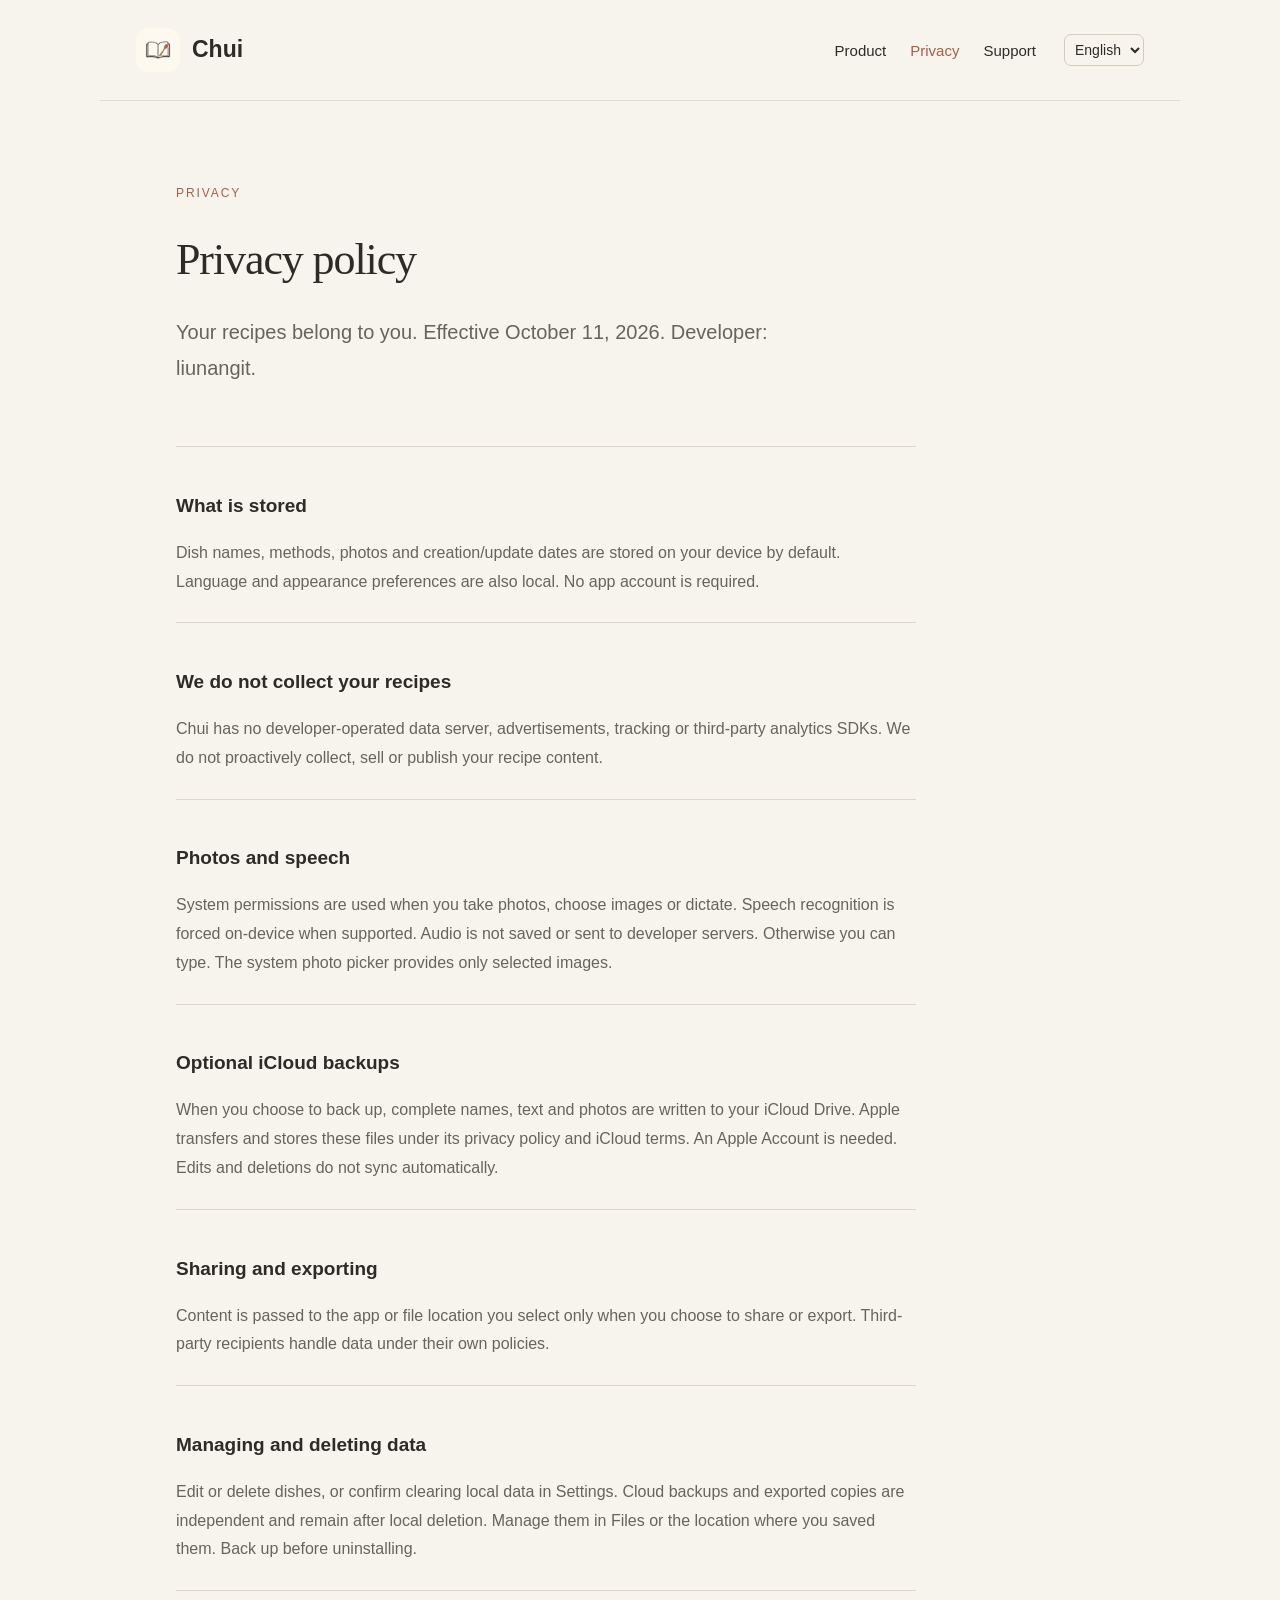
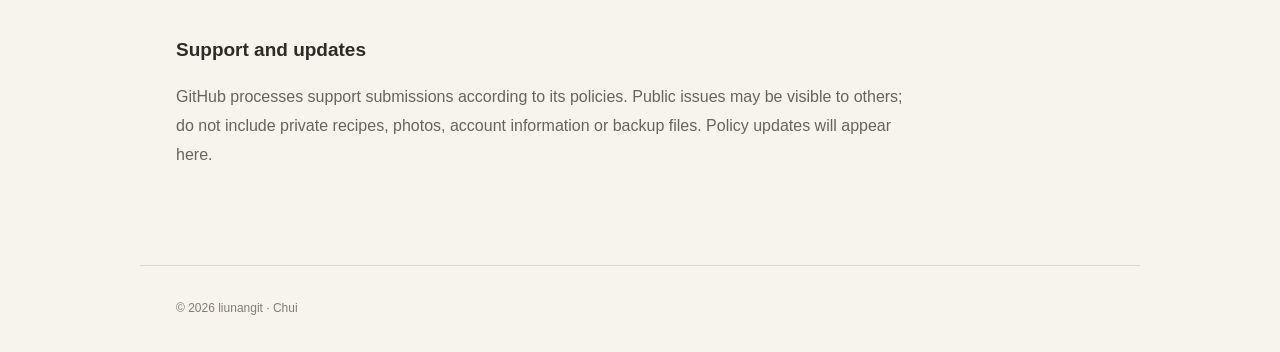
==== privacy.html @ 9b2e9f72 "Add trilingual Chui product, privacy and support site" ====
<!doctype html><html lang="zh-Hans"><head><meta charset="UTF-8"><meta name="viewport" content="width=device-width, initial-scale=1"><meta name="description" content="炊记 — 记录自己的菜品与做法。产品介绍、隐私政策与技术支持。"><title>隐私政策 · 炊记</title><link rel="icon" href="assets/icon.png"><link rel="stylesheet" href="assets/style.css"></head><body data-page="privacy"><header><a class="brand" href="index.html"><img src="assets/icon.png" width="44" height="44" alt=""><span id="brand">炊记</span></a><nav aria-label="页面导航"><a href="index.html">产品</a><a href="privacy.html">隐私</a><a href="support.html">支持</a></nav><select aria-label="语言 / Language / 言語"><option value="zh">中文</option><option value="en">English</option><option value="ja">日本語</option></select></header><main><div class="intro"><p class="eyebrow">PRIVACY</p><h1>隐私政策</h1><p class="lead">炊记尊重你的菜谱和生活记录。生效日期：2026 年 10 月 11 日。开发者：liunangit。</p><p class="meta"></p></div><section class="content"><article><h2>保存什么</h2><p>菜名、做法、照片和创建/更新日期默认保存在设备内。应用内的语言、外观偏好也保存在本机。无需注册应用账号。</p></article><article><h2>开发者不收集你的菜谱</h2><p>炊记没有开发者运营的数据服务器，不加入广告、跟踪或第三方统计 SDK。我们不会主动收集、出售或公开你的菜谱内容。</p></article><article><h2>照片与语音权限</h2><p>仅在拍照、选图或语音输入时使用必要的系统接口。语音在支持设备上强制本机识别，原始录音不保存、不交给开发者服务器；不支持时使用文字输入。相册选择器仅交给应用你选中的照片。</p></article><article><h2>可选的 iCloud 备份</h2><p>只有你选择备份到 iCloud 时，完整菜名、文字和照片才会写入你自己的 iCloud Drive，由 Apple 服务传输和保存。需要登录 Apple 账户。处理方式受 Apple 的隐私政策与 iCloud 服务条款约束。编辑和删除不自动同步。</p></article><article><h2>分享与导出</h2><p>只有你选择分享或导出时，所选内容才会通过系统组件交给你选择的应用或文件位置。第三方接收应用的数据处理由其政策决定。</p></article><article><h2>删除与管理</h2><p>可编辑或删除菜品，也可在设置中确认清空本机数据。云备份与导出的副本独立保存，不会随本机删除而消失；请在“文件”App 或对应保存位置自行管理。卸载会移除应用本机数据，请先备份。</p></article><article><h2>支持与政策更新</h2><p>若你通过 GitHub Issues 联系开发者，你提交的内容会按 GitHub 的政策处理；公开问题可能被其他人看到。请不要提交私人菜谱、照片、账号或备份文件。政策变化会在本页更新。</p></article></section></main><footer>© 2026 liunangit · 炊记</footer><script src="assets/site.js"></script></body></html>
---- assets/style.css ----
*{box-sizing:border-box}body{margin:0;background:#f7f4ed;color:#2c2b25;font:17px/1.8 -apple-system,BlinkMacSystemFont,"Segoe UI",sans-serif}header{max-width:1080px;margin:auto;padding:28px 36px;display:flex;align-items:center;gap:28px;border-bottom:1px solid #e2dbcf}a{color:inherit;text-decoration:none}a:hover{text-decoration:underline}a:focus-visible,select:focus-visible{outline:2px solid #a65f46;outline-offset:5px}.brand{display:flex;align-items:center;gap:12px;font-size:23px;font-weight:600;margin-right:auto}.brand img{border-radius:12px}nav{display:flex;gap:24px;font-size:15px}nav a[aria-current]{color:#a65f46}select{font:inherit;font-size:14px;border:1px solid #d4cbbb;background:transparent;border-radius:7px;padding:6px;color:inherit}main{max-width:1000px;padding:70px 36px;margin:auto}.intro{max-width:740px}.eyebrow{color:#a65f46;letter-spacing:.16em;font-size:12px}h1{font-family:ui-serif,Georgia,"Songti SC",serif;white-space:pre-line;font-size:clamp(34px,5vw,62px);line-height:1.35;font-weight:500;letter-spacing:-.025em;margin:25px 0}.lead{color:#66645b;max-width:650px;font-size:20px}.meta{font-size:13px;color:#77756d;margin-top:32px}.content{display:grid;grid-template-columns:1fr 1fr;gap:0 60px;margin-top:60px}article{padding:26px 0;border-top:1px solid #dfd8ca}h2{font-size:19px;font-weight:600}article p{color:#66645b;font-size:16px;margin:0}.note{font-size:13px;color:#77756d;border-top:1px solid #dfd8ca;padding-top:30px;margin-top:32px}.button{display:inline-block;border:1px solid #a65f46;color:#a65f46;padding:10px 20px;border-radius:8px;margin:30px 0}footer{max-width:1000px;padding:32px 36px;margin:auto;font-size:12px;color:#827e74;border-top:1px solid #dfd8ca}body:not([data-page=index]) .content{display:block;max-width:740px}body:not([data-page=index]) h1{font-size:44px}@media(max-width:600px){header{padding:20px;gap:14px;flex-wrap:wrap}.brand{font-size:21px}nav{order:3;width:100%;gap:30px}.content{grid-template-columns:1fr;gap:0}main{padding:42px 24px}.lead{font-size:18px}footer{padding:24px}h1{font-size:38px}}
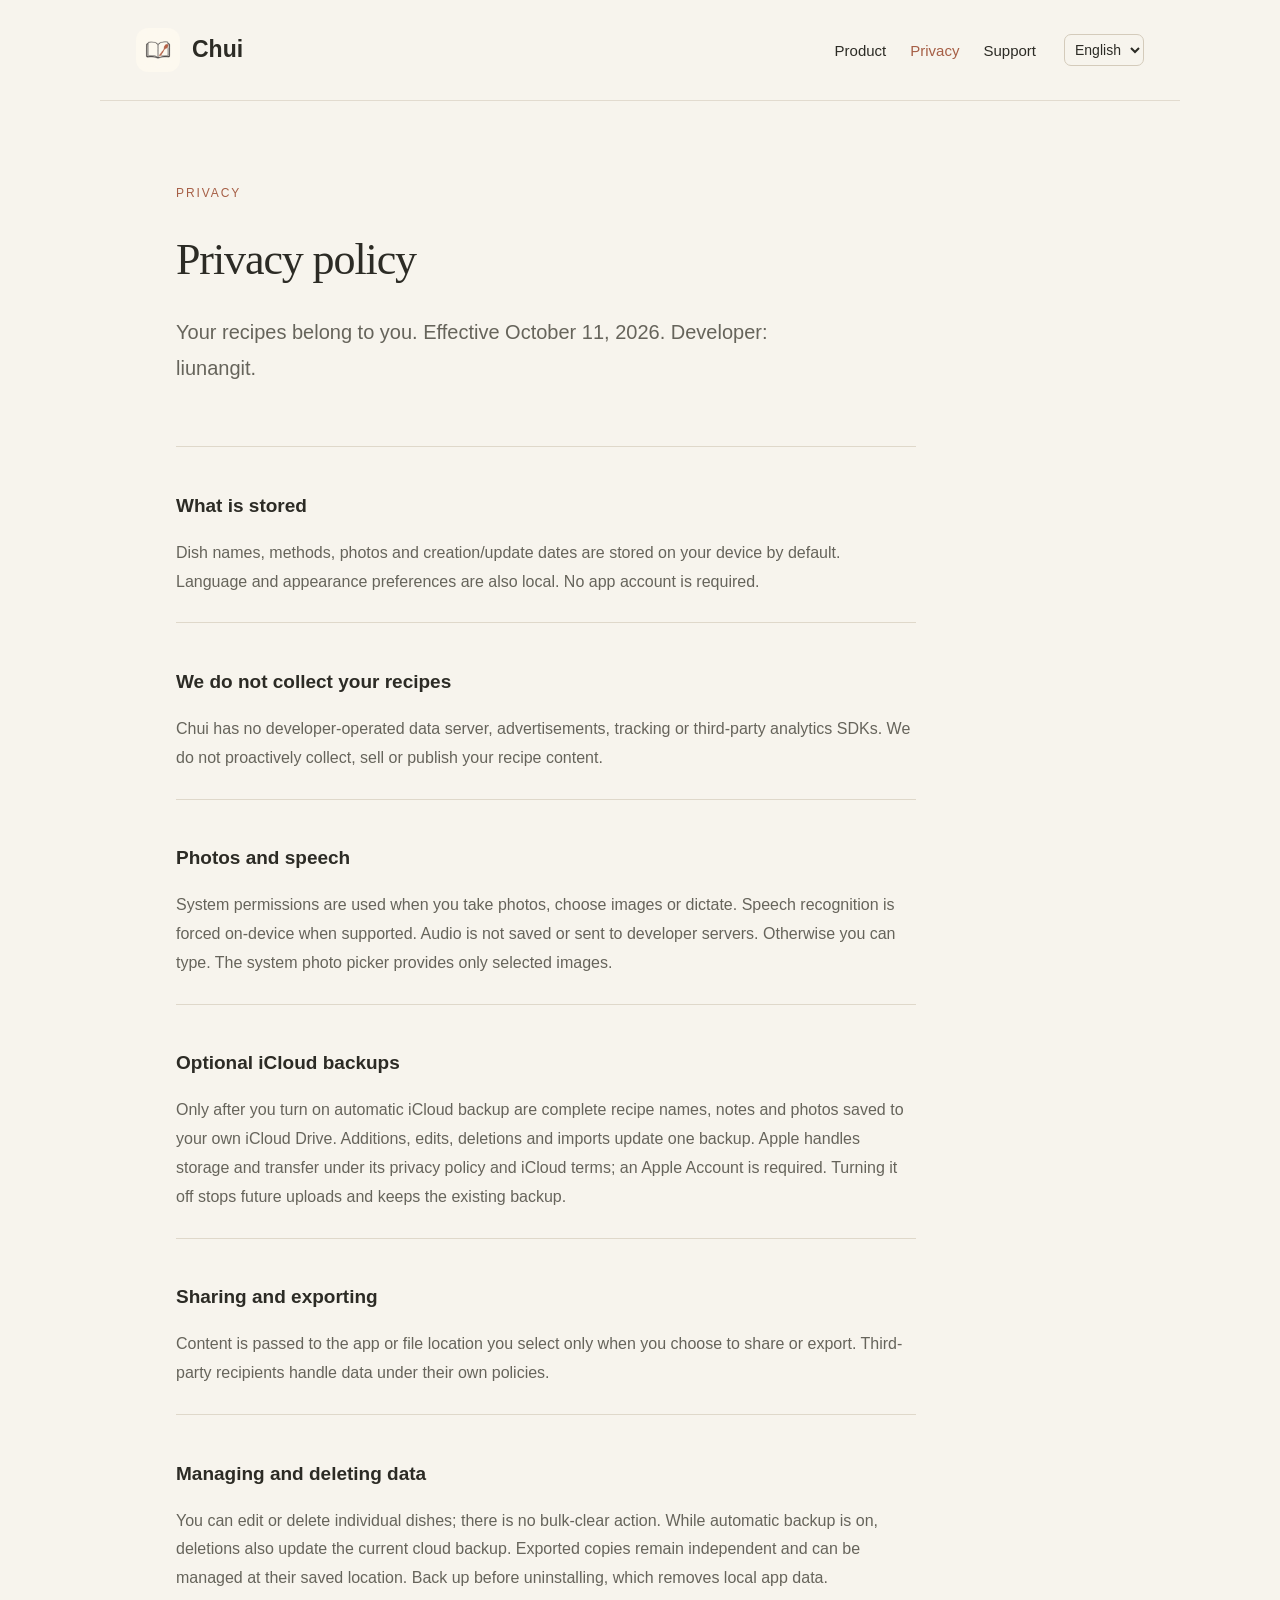
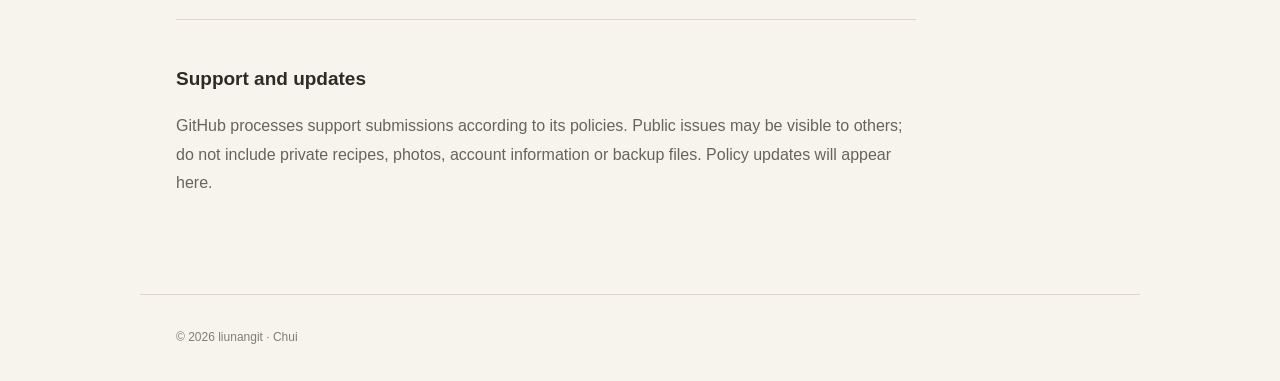
==== commit 54a60adb: "Document single automatic iCloud backup and individual deletion" ====
--- a/privacy.html
+++ b/privacy.html
@@ -1 +1 @@
-<!doctype html><html lang="zh-Hans"><head><meta charset="UTF-8"><meta name="viewport" content="width=device-width, initial-scale=1"><meta name="description" content="炊记 — 记录自己的菜品与做法。产品介绍、隐私政策与技术支持。"><title>隐私政策 · 炊记</title><link rel="icon" href="assets/icon.png"><link rel="stylesheet" href="assets/style.css"></head><body data-page="privacy"><header><a class="brand" href="index.html"><img src="assets/icon.png" width="44" height="44" alt=""><span id="brand">炊记</span></a><nav aria-label="页面导航"><a href="index.html">产品</a><a href="privacy.html">隐私</a><a href="support.html">支持</a></nav><select aria-label="语言 / Language / 言語"><option value="zh">中文</option><option value="en">English</option><option value="ja">日本語</option></select></header><main><div class="intro"><p class="eyebrow">PRIVACY</p><h1>隐私政策</h1><p class="lead">炊记尊重你的菜谱和生活记录。生效日期：2026 年 10 月 11 日。开发者：liunangit。</p><p class="meta"></p></div><section class="content"><article><h2>保存什么</h2><p>菜名、做法、照片和创建/更新日期默认保存在设备内。应用内的语言、外观偏好也保存在本机。无需注册应用账号。</p></article><article><h2>开发者不收集你的菜谱</h2><p>炊记没有开发者运营的数据服务器，不加入广告、跟踪或第三方统计 SDK。我们不会主动收集、出售或公开你的菜谱内容。</p></article><article><h2>照片与语音权限</h2><p>仅在拍照、选图或语音输入时使用必要的系统接口。语音在支持设备上强制本机识别，原始录音不保存、不交给开发者服务器；不支持时使用文字输入。相册选择器仅交给应用你选中的照片。</p></article><article><h2>可选的 iCloud 备份</h2><p>只有你选择备份到 iCloud 时，完整菜名、文字和照片才会写入你自己的 iCloud Drive，由 Apple 服务传输和保存。需要登录 Apple 账户。处理方式受 Apple 的隐私政策与 iCloud 服务条款约束。编辑和删除不自动同步。</p></article><article><h2>分享与导出</h2><p>只有你选择分享或导出时，所选内容才会通过系统组件交给你选择的应用或文件位置。第三方接收应用的数据处理由其政策决定。</p></article><article><h2>删除与管理</h2><p>可编辑或删除菜品，也可在设置中确认清空本机数据。云备份与导出的副本独立保存，不会随本机删除而消失；请在“文件”App 或对应保存位置自行管理。卸载会移除应用本机数据，请先备份。</p></article><article><h2>支持与政策更新</h2><p>若你通过 GitHub Issues 联系开发者，你提交的内容会按 GitHub 的政策处理；公开问题可能被其他人看到。请不要提交私人菜谱、照片、账号或备份文件。政策变化会在本页更新。</p></article></section></main><footer>© 2026 liunangit · 炊记</footer><script src="assets/site.js"></script></body></html>+<!doctype html><html lang="zh-Hans"><head><meta charset="UTF-8"><meta name="viewport" content="width=device-width, initial-scale=1"><meta name="description" content="炊记 — 记录自己的菜品与做法。产品介绍、隐私政策与技术支持。"><title>隐私政策 · 炊记</title><link rel="icon" href="assets/icon.png"><link rel="stylesheet" href="assets/style.css"></head><body data-page="privacy"><header><a class="brand" href="index.html"><img src="assets/icon.png" width="44" height="44" alt=""><span id="brand">炊记</span></a><nav aria-label="页面导航"><a href="index.html">产品</a><a href="privacy.html">隐私</a><a href="support.html">支持</a></nav><select aria-label="语言 / Language / 言語"><option value="zh">中文</option><option value="en">English</option><option value="ja">日本語</option></select></header><main><div class="intro"><p class="eyebrow">PRIVACY</p><h1>隐私政策</h1><p class="lead">炊记尊重你的菜谱和生活记录。生效日期：2026 年 10 月 11 日。开发者：liunangit。</p><p class="meta"></p></div><section class="content"><article><h2>保存什么</h2><p>菜名、做法、照片和创建/更新日期默认保存在设备内。应用内的语言、外观偏好也保存在本机。无需注册应用账号。</p></article><article><h2>开发者不收集你的菜谱</h2><p>炊记没有开发者运营的数据服务器，不加入广告、跟踪或第三方统计 SDK。我们不会主动收集、出售或公开你的菜谱内容。</p></article><article><h2>照片与语音权限</h2><p>仅在拍照、选图或语音输入时使用必要的系统接口。语音在支持设备上强制本机识别，原始录音不保存、不交给开发者服务器；不支持时使用文字输入。相册选择器仅交给应用你选中的照片。</p></article><article><h2>可选的 iCloud 备份</h2><p>只有你开启 iCloud 自动备份后，完整菜名、文字和照片才会自动写入自己的 iCloud Drive。新增、编辑、删除和导入会更新同一份备份。Apple 服务负责传输和保存，需 Apple 账户，并受 Apple 隐私政策与 iCloud 服务条款约束。关闭后停止后续上传，已有备份保留。</p></article><article><h2>分享与导出</h2><p>只有你选择分享或导出时，所选内容才会通过系统组件交给你选择的应用或文件位置。第三方接收应用的数据处理由其政策决定。</p></article><article><h2>删除与管理</h2><p>可以编辑或删除单道菜，没有一键清空全部菜品。开启自动备份时，删除菜品也会更新云端当前备份。自行导出的副本独立保留，可在保存位置管理。卸载会移除本机数据，请先备份。</p></article><article><h2>支持与政策更新</h2><p>若你通过 GitHub Issues 联系开发者，你提交的内容会按 GitHub 的政策处理；公开问题可能被其他人看到。请不要提交私人菜谱、照片、账号或备份文件。政策变化会在本页更新。</p></article></section></main><footer>© 2026 liunangit · 炊记</footer><script src="assets/site.js"></script></body></html>
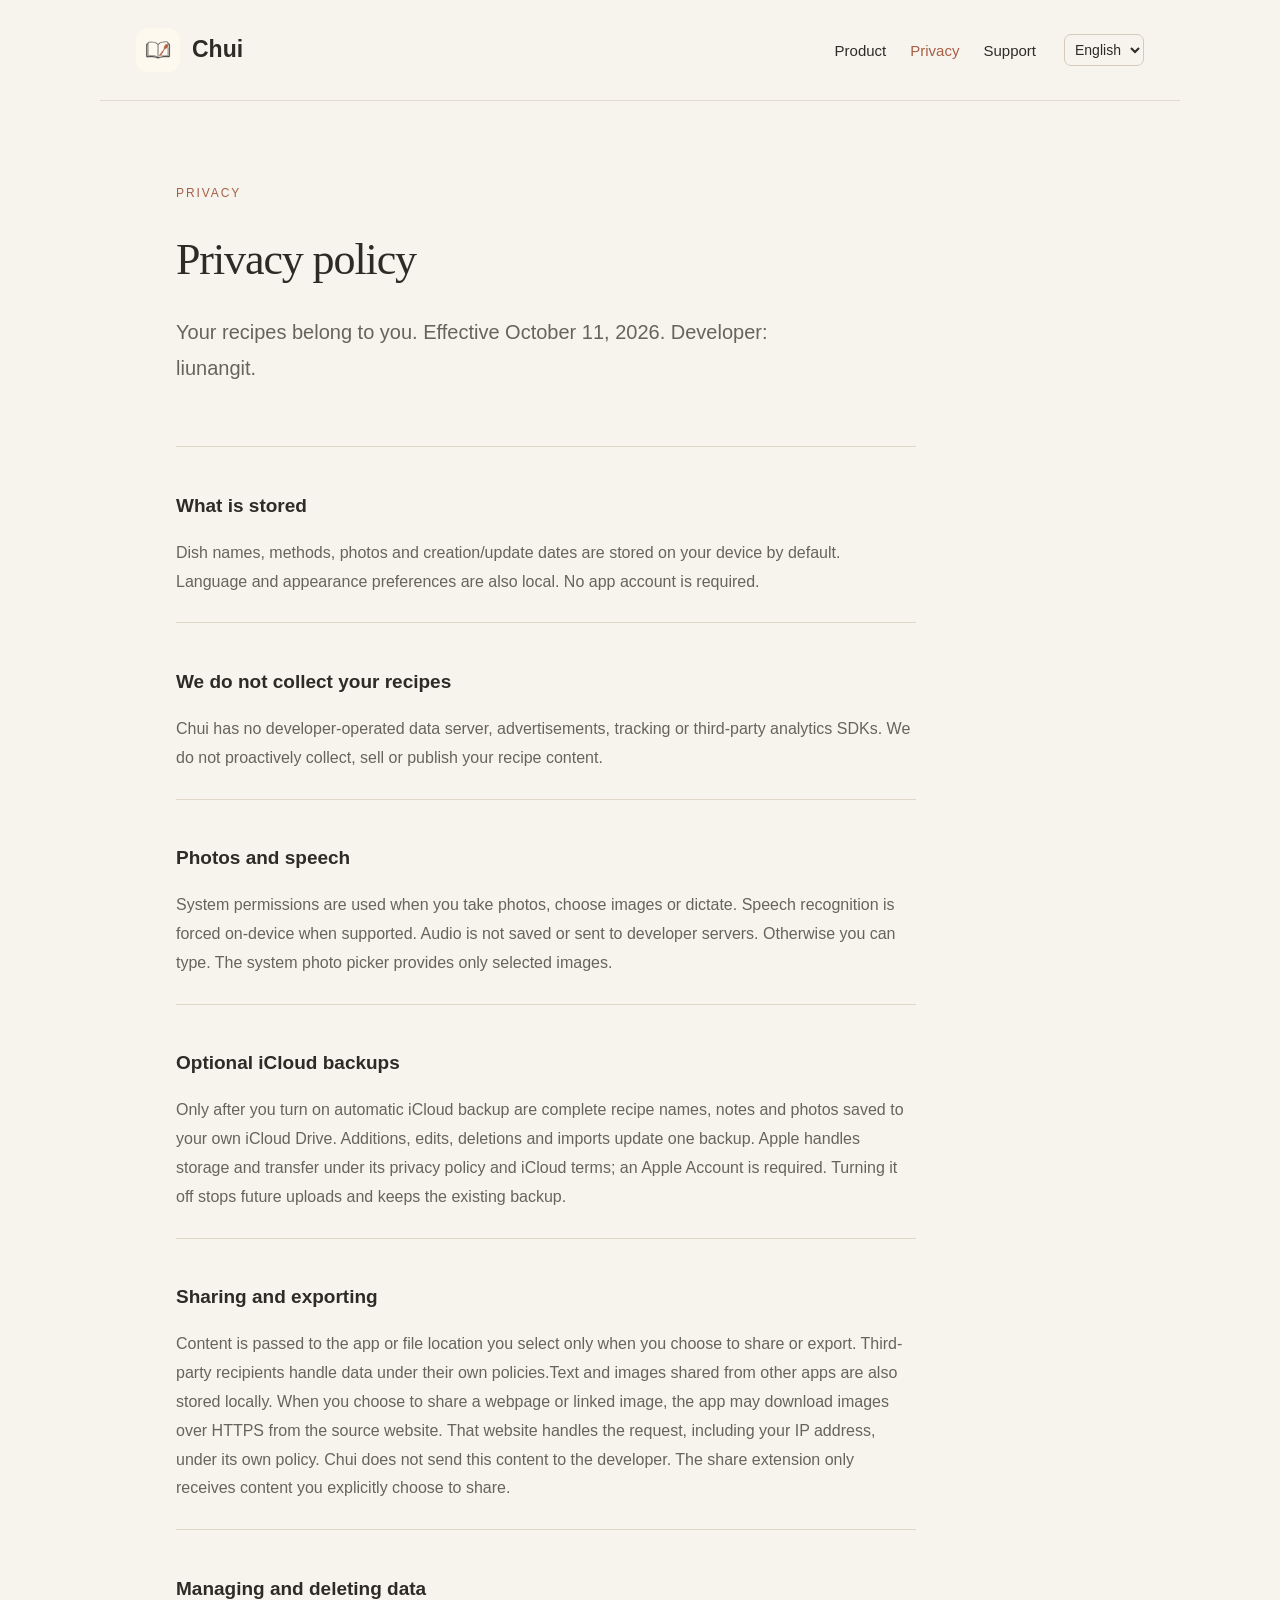
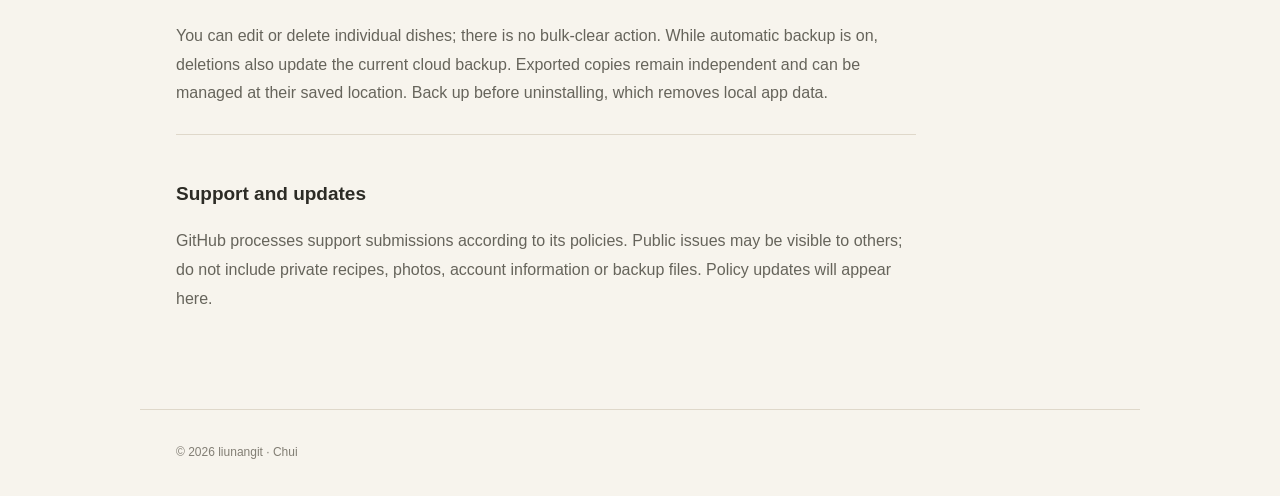
==== commit 70dca484: "docs: publish dish share protocol and incoming share privacy details" ====
--- a/privacy.html
+++ b/privacy.html
@@ -1 +1 @@
-<!doctype html><html lang="zh-Hans"><head><meta charset="UTF-8"><meta name="viewport" content="width=device-width, initial-scale=1"><meta name="description" content="炊记 — 记录自己的菜品与做法。产品介绍、隐私政策与技术支持。"><title>隐私政策 · 炊记</title><link rel="icon" href="assets/icon.png"><link rel="stylesheet" href="assets/style.css"></head><body data-page="privacy"><header><a class="brand" href="index.html"><img src="assets/icon.png" width="44" height="44" alt=""><span id="brand">炊记</span></a><nav aria-label="页面导航"><a href="index.html">产品</a><a href="privacy.html">隐私</a><a href="support.html">支持</a></nav><select aria-label="语言 / Language / 言語"><option value="zh">中文</option><option value="en">English</option><option value="ja">日本語</option></select></header><main><div class="intro"><p class="eyebrow">PRIVACY</p><h1>隐私政策</h1><p class="lead">炊记尊重你的菜谱和生活记录。生效日期：2026 年 10 月 11 日。开发者：liunangit。</p><p class="meta"></p></div><section class="content"><article><h2>保存什么</h2><p>菜名、做法、照片和创建/更新日期默认保存在设备内。应用内的语言、外观偏好也保存在本机。无需注册应用账号。</p></article><article><h2>开发者不收集你的菜谱</h2><p>炊记没有开发者运营的数据服务器，不加入广告、跟踪或第三方统计 SDK。我们不会主动收集、出售或公开你的菜谱内容。</p></article><article><h2>照片与语音权限</h2><p>仅在拍照、选图或语音输入时使用必要的系统接口。语音在支持设备上强制本机识别，原始录音不保存、不交给开发者服务器；不支持时使用文字输入。相册选择器仅交给应用你选中的照片。</p></article><article><h2>可选的 iCloud 备份</h2><p>只有你开启 iCloud 自动备份后，完整菜名、文字和照片才会自动写入自己的 iCloud Drive。新增、编辑、删除和导入会更新同一份备份。Apple 服务负责传输和保存，需 Apple 账户，并受 Apple 隐私政策与 iCloud 服务条款约束。关闭后停止后续上传，已有备份保留。</p></article><article><h2>分享与导出</h2><p>只有你选择分享或导出时，所选内容才会通过系统组件交给你选择的应用或文件位置。第三方接收应用的数据处理由其政策决定。</p></article><article><h2>删除与管理</h2><p>可以编辑或删除单道菜，没有一键清空全部菜品。开启自动备份时，删除菜品也会更新云端当前备份。自行导出的副本独立保留，可在保存位置管理。卸载会移除本机数据，请先备份。</p></article><article><h2>支持与政策更新</h2><p>若你通过 GitHub Issues 联系开发者，你提交的内容会按 GitHub 的政策处理；公开问题可能被其他人看到。请不要提交私人菜谱、照片、账号或备份文件。政策变化会在本页更新。</p></article></section></main><footer>© 2026 liunangit · 炊记</footer><script src="assets/site.js"></script></body></html>+<!doctype html><html lang="zh-Hans"><head><meta charset="UTF-8"><meta name="viewport" content="width=device-width, initial-scale=1"><meta name="description" content="炊记 — 记录自己的菜品与做法。产品介绍、隐私政策与技术支持。"><title>隐私政策 · 炊记</title><link rel="icon" href="assets/icon.png"><link rel="stylesheet" href="assets/style.css"></head><body data-page="privacy"><header><a class="brand" href="index.html"><img src="assets/icon.png" width="44" height="44" alt=""><span id="brand">炊记</span></a><nav aria-label="页面导航"><a href="index.html">产品</a><a href="privacy.html">隐私</a><a href="support.html">支持</a></nav><select aria-label="语言 / Language / 言語"><option value="zh">中文</option><option value="en">English</option><option value="ja">日本語</option></select></header><main><div class="intro"><p class="eyebrow">PRIVACY</p><h1>隐私政策</h1><p class="lead">炊记尊重你的菜谱和生活记录。生效日期：2026 年 10 月 11 日。开发者：liunangit。</p><p class="meta"></p></div><section class="content"><article><h2>保存什么</h2><p>菜名、做法、照片和创建/更新日期默认保存在设备内。应用内的语言、外观偏好也保存在本机。无需注册应用账号。</p></article><article><h2>开发者不收集你的菜谱</h2><p>炊记没有开发者运营的数据服务器，不加入广告、跟踪或第三方统计 SDK。我们不会主动收集、出售或公开你的菜谱内容。</p></article><article><h2>照片与语音权限</h2><p>仅在拍照、选图或语音输入时使用必要的系统接口。语音在支持设备上强制本机识别，原始录音不保存、不交给开发者服务器；不支持时使用文字输入。相册选择器仅交给应用你选中的照片。</p></article><article><h2>可选的 iCloud 备份</h2><p>只有你开启 iCloud 自动备份后，完整菜名、文字和照片才会自动写入自己的 iCloud Drive。新增、编辑、删除和导入会更新同一份备份。Apple 服务负责传输和保存，需 Apple 账户，并受 Apple 隐私政策与 iCloud 服务条款约束。关闭后停止后续上传，已有备份保留。</p></article><article><h2>分享与导出</h2><p>只有你选择分享或导出时，所选内容才会通过系统组件交给你选择的应用或文件位置。第三方接收应用的数据处理由其政策决定。从其他应用分享进来的文字和图片也保存在本机。当你主动分享网页或链接图片时，应用可能向原网页的图片地址发起 HTTPS 下载；该网站会按其政策处理请求，包括 IP 地址。炊记不向开发者发送这些内容。系统分享扩展仅接收你明确选择分享的内容。</p></article><article><h2>删除与管理</h2><p>可以编辑或删除单道菜，没有一键清空全部菜品。开启自动备份时，删除菜品也会更新云端当前备份。自行导出的副本独立保留，可在保存位置管理。卸载会移除本机数据，请先备份。</p></article><article><h2>支持与政策更新</h2><p>若你通过 GitHub Issues 联系开发者，你提交的内容会按 GitHub 的政策处理；公开问题可能被其他人看到。请不要提交私人菜谱、照片、账号或备份文件。政策变化会在本页更新。</p></article></section></main><footer>© 2026 liunangit · 炊记</footer><script src="assets/site.js"></script></body></html>
--- a/assets/style.css
+++ b/assets/style.css
@@ -1 +1,2 @@
-*{box-sizing:border-box}body{margin:0;background:#f7f4ed;color:#2c2b25;font:17px/1.8 -apple-system,BlinkMacSystemFont,"Segoe UI",sans-serif}header{max-width:1080px;margin:auto;padding:28px 36px;display:flex;align-items:center;gap:28px;border-bottom:1px solid #e2dbcf}a{color:inherit;text-decoration:none}a:hover{text-decoration:underline}a:focus-visible,select:focus-visible{outline:2px solid #a65f46;outline-offset:5px}.brand{display:flex;align-items:center;gap:12px;font-size:23px;font-weight:600;margin-right:auto}.brand img{border-radius:12px}nav{display:flex;gap:24px;font-size:15px}nav a[aria-current]{color:#a65f46}select{font:inherit;font-size:14px;border:1px solid #d4cbbb;background:transparent;border-radius:7px;padding:6px;color:inherit}main{max-width:1000px;padding:70px 36px;margin:auto}.intro{max-width:740px}.eyebrow{color:#a65f46;letter-spacing:.16em;font-size:12px}h1{font-family:ui-serif,Georgia,"Songti SC",serif;white-space:pre-line;font-size:clamp(34px,5vw,62px);line-height:1.35;font-weight:500;letter-spacing:-.025em;margin:25px 0}.lead{color:#66645b;max-width:650px;font-size:20px}.meta{font-size:13px;color:#77756d;margin-top:32px}.content{display:grid;grid-template-columns:1fr 1fr;gap:0 60px;margin-top:60px}article{padding:26px 0;border-top:1px solid #dfd8ca}h2{font-size:19px;font-weight:600}article p{color:#66645b;font-size:16px;margin:0}.note{font-size:13px;color:#77756d;border-top:1px solid #dfd8ca;padding-top:30px;margin-top:32px}.button{display:inline-block;border:1px solid #a65f46;color:#a65f46;padding:10px 20px;border-radius:8px;margin:30px 0}footer{max-width:1000px;padding:32px 36px;margin:auto;font-size:12px;color:#827e74;border-top:1px solid #dfd8ca}body:not([data-page=index]) .content{display:block;max-width:740px}body:not([data-page=index]) h1{font-size:44px}@media(max-width:600px){header{padding:20px;gap:14px;flex-wrap:wrap}.brand{font-size:21px}nav{order:3;width:100%;gap:30px}.content{grid-template-columns:1fr;gap:0}main{padding:42px 24px}.lead{font-size:18px}footer{padding:24px}h1{font-size:38px}}+*{box-sizing:border-box}body{margin:0;background:#f7f4ed;color:#2c2b25;font:17px/1.8 -apple-system,BlinkMacSystemFont,"Segoe UI",sans-serif}header{max-width:1080px;margin:auto;padding:28px 36px;display:flex;align-items:center;gap:28px;border-bottom:1px solid #e2dbcf}a{color:inherit;text-decoration:none}a:hover{text-decoration:underline}a:focus-visible,select:focus-visible{outline:2px solid #a65f46;outline-offset:5px}.brand{display:flex;align-items:center;gap:12px;font-size:23px;font-weight:600;margin-right:auto}.brand img{border-radius:12px}nav{display:flex;gap:24px;font-size:15px}nav a[aria-current]{color:#a65f46}select{font:inherit;font-size:14px;border:1px solid #d4cbbb;background:transparent;border-radius:7px;padding:6px;color:inherit}main{max-width:1000px;padding:70px 36px;margin:auto}.intro{max-width:740px}.eyebrow{color:#a65f46;letter-spacing:.16em;font-size:12px}h1{font-family:ui-serif,Georgia,"Songti SC",serif;white-space:pre-line;font-size:clamp(34px,5vw,62px);line-height:1.35;font-weight:500;letter-spacing:-.025em;margin:25px 0}.lead{color:#66645b;max-width:650px;font-size:20px}.meta{font-size:13px;color:#77756d;margin-top:32px}.content{display:grid;grid-template-columns:1fr 1fr;gap:0 60px;margin-top:60px}article{padding:26px 0;border-top:1px solid #dfd8ca}h2{font-size:19px;font-weight:600}article p{color:#66645b;font-size:16px;margin:0}.note{font-size:13px;color:#77756d;border-top:1px solid #dfd8ca;padding-top:30px;margin-top:32px}.button{display:inline-block;border:1px solid #a65f46;color:#a65f46;padding:10px 20px;border-radius:8px;margin:30px 0}footer{max-width:1000px;padding:32px 36px;margin:auto;font-size:12px;color:#827e74;border-top:1px solid #dfd8ca}body:not([data-page=index]) .content{display:block;max-width:740px}body:not([data-page=index]) h1{font-size:44px}@media(max-width:600px){header{padding:20px;gap:14px;flex-wrap:wrap}.brand{font-size:21px}nav{order:3;width:100%;gap:30px}.content{grid-template-columns:1fr;gap:0}main{padding:42px 24px}.lead{font-size:18px}footer{padding:24px}h1{font-size:38px}}
+.screenshots{display:grid;grid-template-columns:repeat(3,minmax(0,1fr));gap:24px;margin:48px 0 0}.screenshots img{width:100%;height:auto;border-radius:18px;border:1px solid #dfd8ca;box-shadow:0 8px 24px #2c2b2510}@media(max-width:600px){.screenshots{gap:12px;overflow-x:auto;grid-template-columns:repeat(3,180px);padding-bottom:12px}.screenshots img{border-radius:12px}}
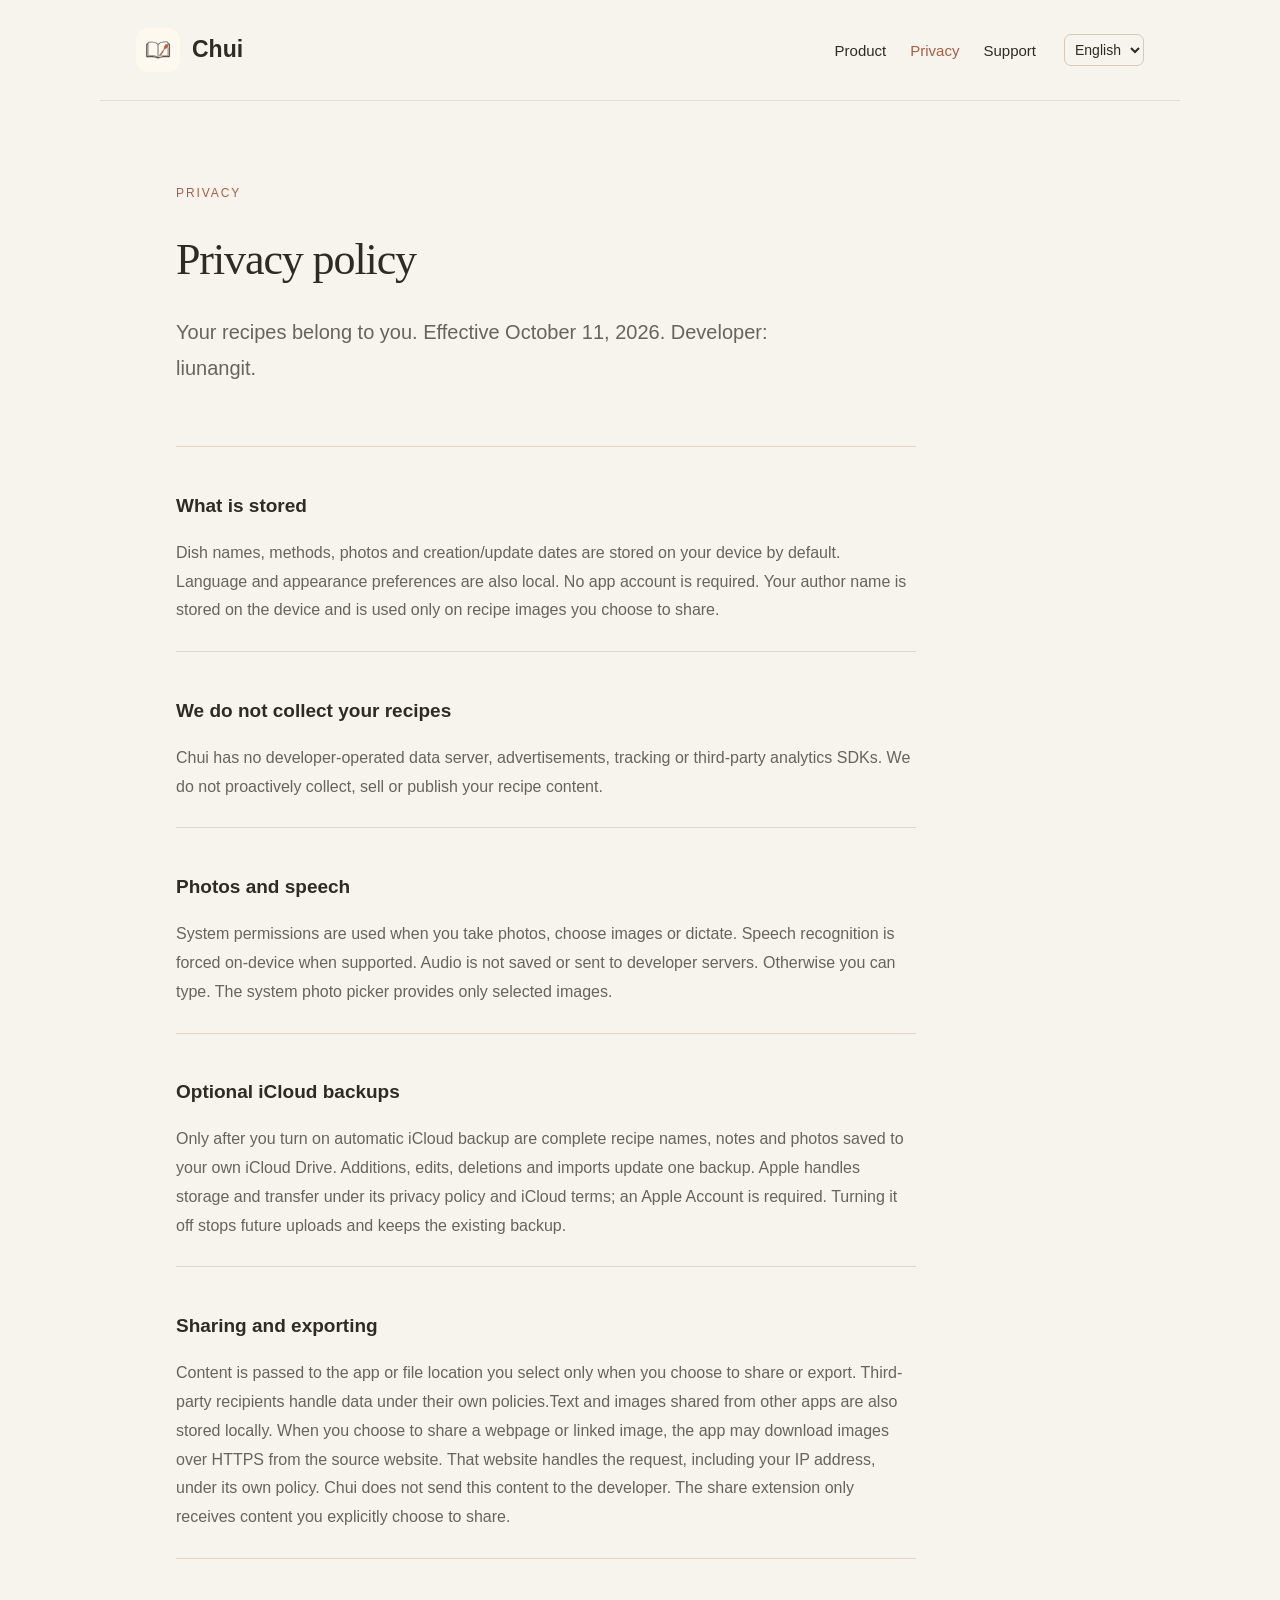
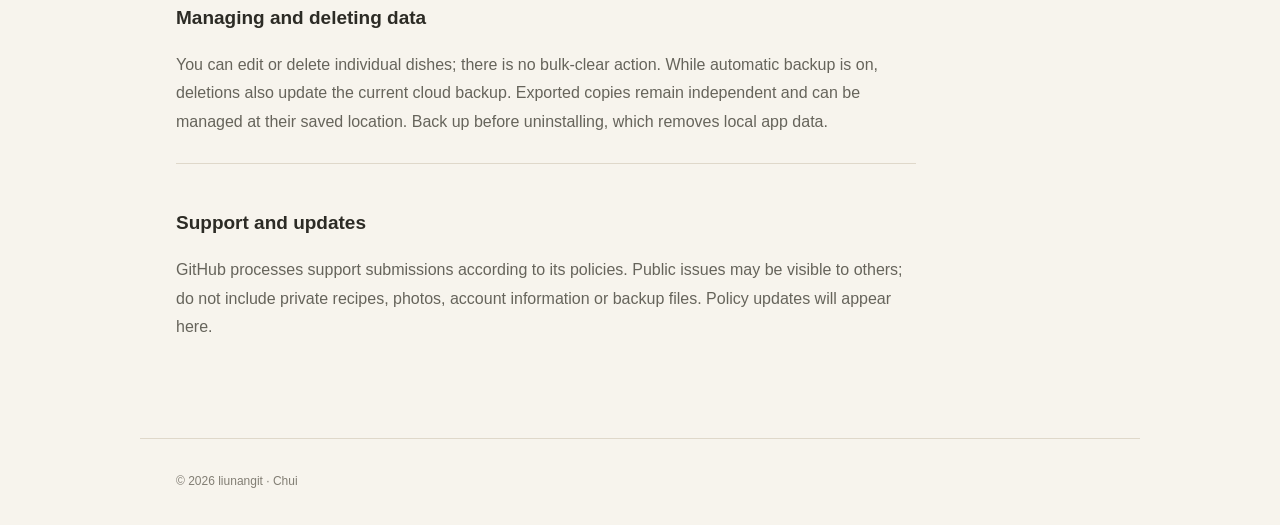
==== commit b5bf5d17: "docs: refresh author signature guidance and settings screenshots" ====
--- a/privacy.html
+++ b/privacy.html
@@ -1 +1 @@
-<!doctype html><html lang="zh-Hans"><head><meta charset="UTF-8"><meta name="viewport" content="width=device-width, initial-scale=1"><meta name="description" content="炊记 — 记录自己的菜品与做法。产品介绍、隐私政策与技术支持。"><title>隐私政策 · 炊记</title><link rel="icon" href="assets/icon.png"><link rel="stylesheet" href="assets/style.css"></head><body data-page="privacy"><header><a class="brand" href="index.html"><img src="assets/icon.png" width="44" height="44" alt=""><span id="brand">炊记</span></a><nav aria-label="页面导航"><a href="index.html">产品</a><a href="privacy.html">隐私</a><a href="support.html">支持</a></nav><select aria-label="语言 / Language / 言語"><option value="zh">中文</option><option value="en">English</option><option value="ja">日本語</option></select></header><main><div class="intro"><p class="eyebrow">PRIVACY</p><h1>隐私政策</h1><p class="lead">炊记尊重你的菜谱和生活记录。生效日期：2026 年 10 月 11 日。开发者：liunangit。</p><p class="meta"></p></div><section class="content"><article><h2>保存什么</h2><p>菜名、做法、照片和创建/更新日期默认保存在设备内。应用内的语言、外观偏好也保存在本机。无需注册应用账号。</p></article><article><h2>开发者不收集你的菜谱</h2><p>炊记没有开发者运营的数据服务器，不加入广告、跟踪或第三方统计 SDK。我们不会主动收集、出售或公开你的菜谱内容。</p></article><article><h2>照片与语音权限</h2><p>仅在拍照、选图或语音输入时使用必要的系统接口。语音在支持设备上强制本机识别，原始录音不保存、不交给开发者服务器；不支持时使用文字输入。相册选择器仅交给应用你选中的照片。</p></article><article><h2>可选的 iCloud 备份</h2><p>只有你开启 iCloud 自动备份后，完整菜名、文字和照片才会自动写入自己的 iCloud Drive。新增、编辑、删除和导入会更新同一份备份。Apple 服务负责传输和保存，需 Apple 账户，并受 Apple 隐私政策与 iCloud 服务条款约束。关闭后停止后续上传，已有备份保留。</p></article><article><h2>分享与导出</h2><p>只有你选择分享或导出时，所选内容才会通过系统组件交给你选择的应用或文件位置。第三方接收应用的数据处理由其政策决定。从其他应用分享进来的文字和图片也保存在本机。当你主动分享网页或链接图片时，应用可能向原网页的图片地址发起 HTTPS 下载；该网站会按其政策处理请求，包括 IP 地址。炊记不向开发者发送这些内容。系统分享扩展仅接收你明确选择分享的内容。</p></article><article><h2>删除与管理</h2><p>可以编辑或删除单道菜，没有一键清空全部菜品。开启自动备份时，删除菜品也会更新云端当前备份。自行导出的副本独立保留，可在保存位置管理。卸载会移除本机数据，请先备份。</p></article><article><h2>支持与政策更新</h2><p>若你通过 GitHub Issues 联系开发者，你提交的内容会按 GitHub 的政策处理；公开问题可能被其他人看到。请不要提交私人菜谱、照片、账号或备份文件。政策变化会在本页更新。</p></article></section></main><footer>© 2026 liunangit · 炊记</footer><script src="assets/site.js"></script></body></html>+<!doctype html><html lang="zh-Hans"><head><meta charset="UTF-8"><meta name="viewport" content="width=device-width, initial-scale=1"><meta name="description" content="炊记 — 记录自己的菜品与做法。产品介绍、隐私政策与技术支持。"><title>隐私政策 · 炊记</title><link rel="icon" href="assets/icon.png"><link rel="stylesheet" href="assets/style.css"></head><body data-page="privacy"><header><a class="brand" href="index.html"><img src="assets/icon.png" width="44" height="44" alt=""><span id="brand">炊记</span></a><nav aria-label="页面导航"><a href="index.html">产品</a><a href="privacy.html">隐私</a><a href="support.html">支持</a></nav><select aria-label="语言 / Language / 言語"><option value="zh">中文</option><option value="en">English</option><option value="ja">日本語</option></select></header><main><div class="intro"><p class="eyebrow">PRIVACY</p><h1>隐私政策</h1><p class="lead">炊记尊重你的菜谱和生活记录。生效日期：2026 年 10 月 11 日。开发者：liunangit。</p><p class="meta"></p></div><section class="content"><article><h2>保存什么</h2><p>菜名、做法、照片和创建/更新日期默认保存在设备内。应用内的语言、外观偏好也保存在本机。无需注册应用账号。 作者名字也保存在本机，仅用于你主动分享的菜谱图片。</p></article><article><h2>开发者不收集你的菜谱</h2><p>炊记没有开发者运营的数据服务器，不加入广告、跟踪或第三方统计 SDK。我们不会主动收集、出售或公开你的菜谱内容。</p></article><article><h2>照片与语音权限</h2><p>仅在拍照、选图或语音输入时使用必要的系统接口。语音在支持设备上强制本机识别，原始录音不保存、不交给开发者服务器；不支持时使用文字输入。相册选择器仅交给应用你选中的照片。</p></article><article><h2>可选的 iCloud 备份</h2><p>只有你开启 iCloud 自动备份后，完整菜名、文字和照片才会自动写入自己的 iCloud Drive。新增、编辑、删除和导入会更新同一份备份。Apple 服务负责传输和保存，需 Apple 账户，并受 Apple 隐私政策与 iCloud 服务条款约束。关闭后停止后续上传，已有备份保留。</p></article><article><h2>分享与导出</h2><p>只有你选择分享或导出时，所选内容才会通过系统组件交给你选择的应用或文件位置。第三方接收应用的数据处理由其政策决定。从其他应用分享进来的文字和图片也保存在本机。当你主动分享网页或链接图片时，应用可能向原网页的图片地址发起 HTTPS 下载；该网站会按其政策处理请求，包括 IP 地址。炊记不向开发者发送这些内容。系统分享扩展仅接收你明确选择分享的内容。</p></article><article><h2>删除与管理</h2><p>可以编辑或删除单道菜，没有一键清空全部菜品。开启自动备份时，删除菜品也会更新云端当前备份。自行导出的副本独立保留，可在保存位置管理。卸载会移除本机数据，请先备份。</p></article><article><h2>支持与政策更新</h2><p>若你通过 GitHub Issues 联系开发者，你提交的内容会按 GitHub 的政策处理；公开问题可能被其他人看到。请不要提交私人菜谱、照片、账号或备份文件。政策变化会在本页更新。</p></article></section></main><footer>© 2026 liunangit · 炊记</footer><script src="assets/site.js"></script></body></html>
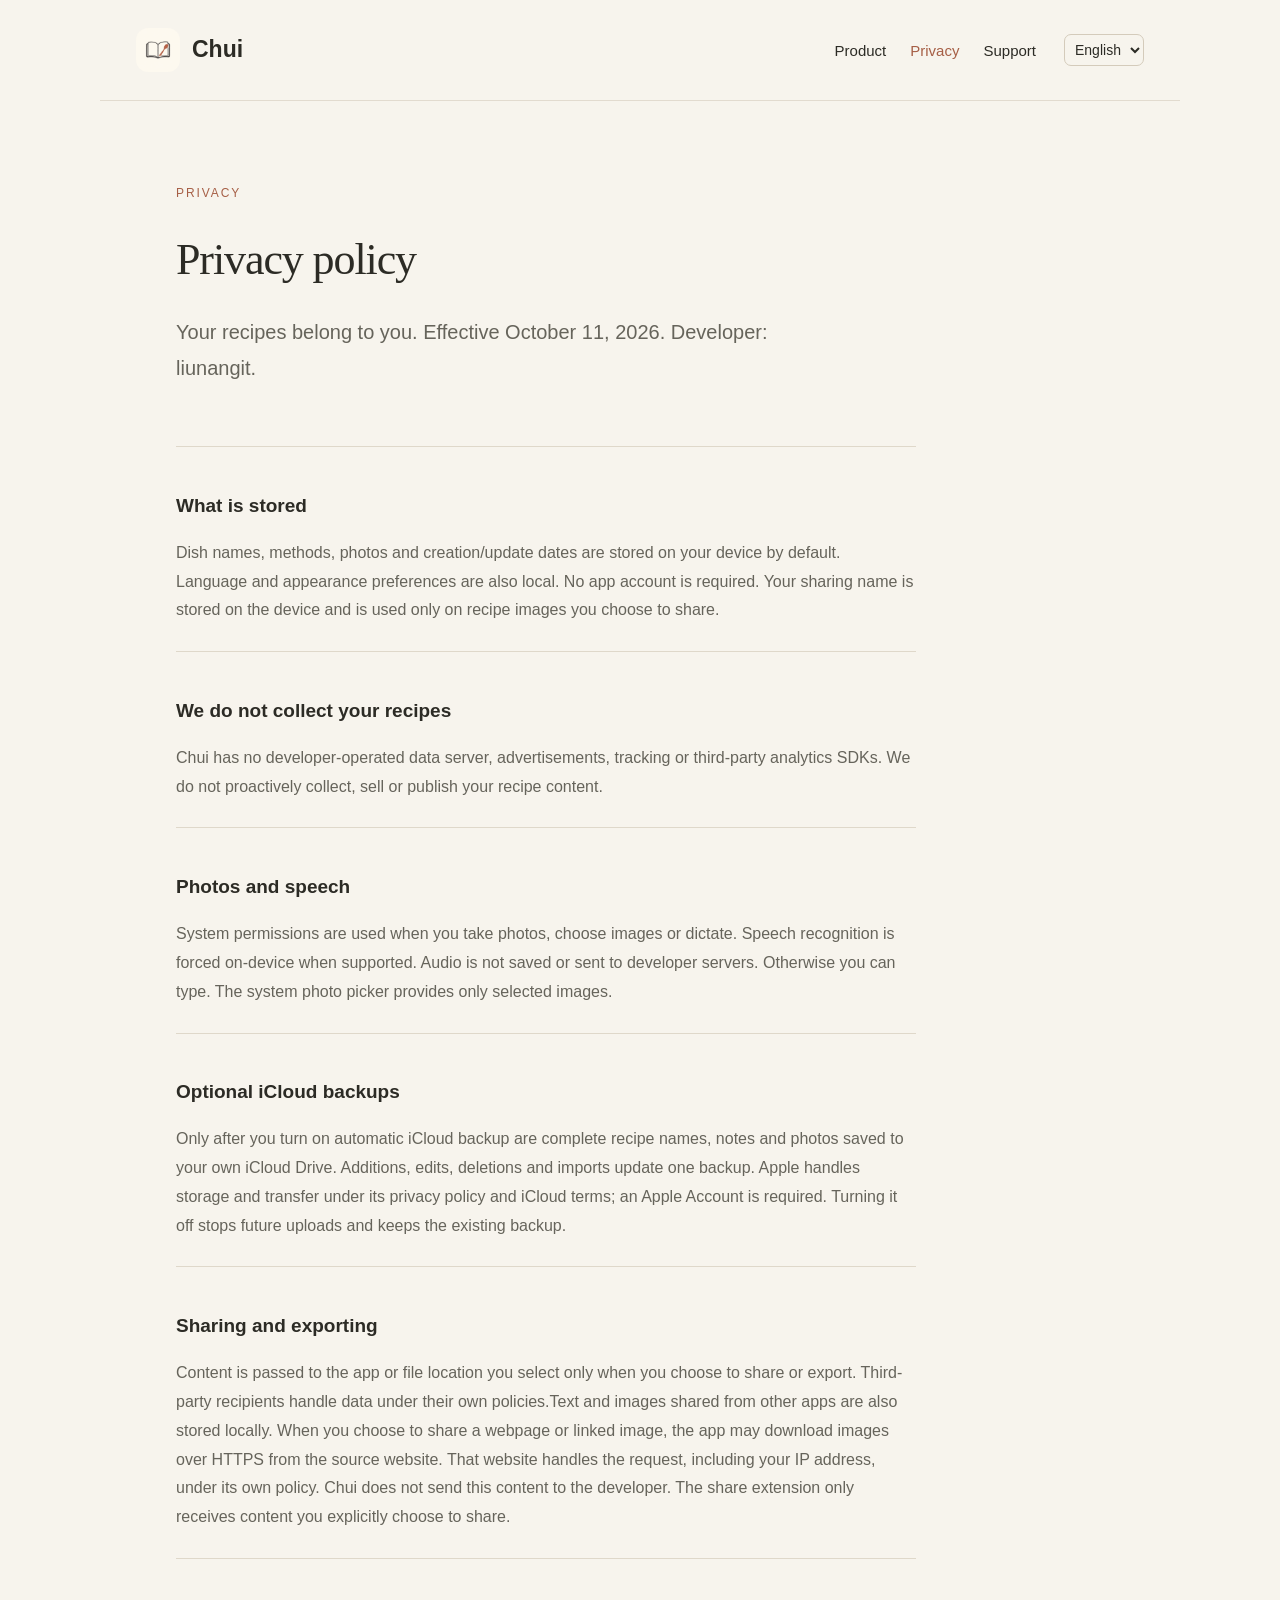
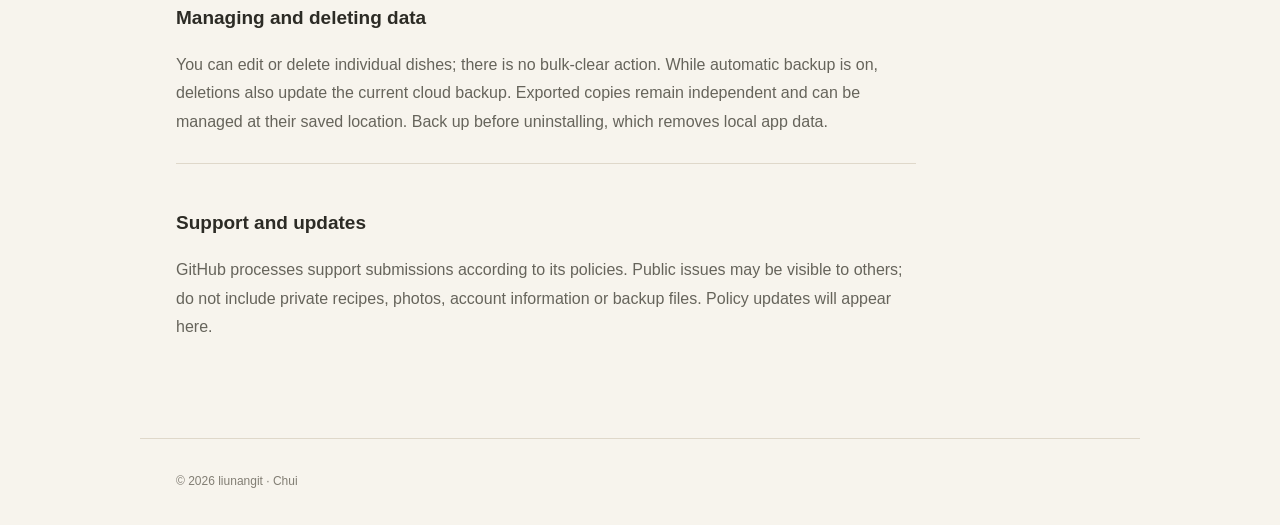
==== commit 210ed406: "docs: refresh sharing name placement and guidance" ====
--- a/privacy.html
+++ b/privacy.html
@@ -1 +1 @@
-<!doctype html><html lang="zh-Hans"><head><meta charset="UTF-8"><meta name="viewport" content="width=device-width, initial-scale=1"><meta name="description" content="炊记 — 记录自己的菜品与做法。产品介绍、隐私政策与技术支持。"><title>隐私政策 · 炊记</title><link rel="icon" href="assets/icon.png"><link rel="stylesheet" href="assets/style.css"></head><body data-page="privacy"><header><a class="brand" href="index.html"><img src="assets/icon.png" width="44" height="44" alt=""><span id="brand">炊记</span></a><nav aria-label="页面导航"><a href="index.html">产品</a><a href="privacy.html">隐私</a><a href="support.html">支持</a></nav><select aria-label="语言 / Language / 言語"><option value="zh">中文</option><option value="en">English</option><option value="ja">日本語</option></select></header><main><div class="intro"><p class="eyebrow">PRIVACY</p><h1>隐私政策</h1><p class="lead">炊记尊重你的菜谱和生活记录。生效日期：2026 年 10 月 11 日。开发者：liunangit。</p><p class="meta"></p></div><section class="content"><article><h2>保存什么</h2><p>菜名、做法、照片和创建/更新日期默认保存在设备内。应用内的语言、外观偏好也保存在本机。无需注册应用账号。 作者名字也保存在本机，仅用于你主动分享的菜谱图片。</p></article><article><h2>开发者不收集你的菜谱</h2><p>炊记没有开发者运营的数据服务器，不加入广告、跟踪或第三方统计 SDK。我们不会主动收集、出售或公开你的菜谱内容。</p></article><article><h2>照片与语音权限</h2><p>仅在拍照、选图或语音输入时使用必要的系统接口。语音在支持设备上强制本机识别，原始录音不保存、不交给开发者服务器；不支持时使用文字输入。相册选择器仅交给应用你选中的照片。</p></article><article><h2>可选的 iCloud 备份</h2><p>只有你开启 iCloud 自动备份后，完整菜名、文字和照片才会自动写入自己的 iCloud Drive。新增、编辑、删除和导入会更新同一份备份。Apple 服务负责传输和保存，需 Apple 账户，并受 Apple 隐私政策与 iCloud 服务条款约束。关闭后停止后续上传，已有备份保留。</p></article><article><h2>分享与导出</h2><p>只有你选择分享或导出时，所选内容才会通过系统组件交给你选择的应用或文件位置。第三方接收应用的数据处理由其政策决定。从其他应用分享进来的文字和图片也保存在本机。当你主动分享网页或链接图片时，应用可能向原网页的图片地址发起 HTTPS 下载；该网站会按其政策处理请求，包括 IP 地址。炊记不向开发者发送这些内容。系统分享扩展仅接收你明确选择分享的内容。</p></article><article><h2>删除与管理</h2><p>可以编辑或删除单道菜，没有一键清空全部菜品。开启自动备份时，删除菜品也会更新云端当前备份。自行导出的副本独立保留，可在保存位置管理。卸载会移除本机数据，请先备份。</p></article><article><h2>支持与政策更新</h2><p>若你通过 GitHub Issues 联系开发者，你提交的内容会按 GitHub 的政策处理；公开问题可能被其他人看到。请不要提交私人菜谱、照片、账号或备份文件。政策变化会在本页更新。</p></article></section></main><footer>© 2026 liunangit · 炊记</footer><script src="assets/site.js"></script></body></html>+<!doctype html><html lang="zh-Hans"><head><meta charset="UTF-8"><meta name="viewport" content="width=device-width, initial-scale=1"><meta name="description" content="炊记 — 记录自己的菜品与做法。产品介绍、隐私政策与技术支持。"><title>隐私政策 · 炊记</title><link rel="icon" href="assets/icon.png"><link rel="stylesheet" href="assets/style.css"></head><body data-page="privacy"><header><a class="brand" href="index.html"><img src="assets/icon.png" width="44" height="44" alt=""><span id="brand">炊记</span></a><nav aria-label="页面导航"><a href="index.html">产品</a><a href="privacy.html">隐私</a><a href="support.html">支持</a></nav><select aria-label="语言 / Language / 言語"><option value="zh">中文</option><option value="en">English</option><option value="ja">日本語</option></select></header><main><div class="intro"><p class="eyebrow">PRIVACY</p><h1>隐私政策</h1><p class="lead">炊记尊重你的菜谱和生活记录。生效日期：2026 年 10 月 11 日。开发者：liunangit。</p><p class="meta"></p></div><section class="content"><article><h2>保存什么</h2><p>菜名、做法、照片和创建/更新日期默认保存在设备内。应用内的语言、外观偏好也保存在本机。无需注册应用账号。 分享署名也保存在本机，仅用于你主动分享的菜谱图片。</p></article><article><h2>开发者不收集你的菜谱</h2><p>炊记没有开发者运营的数据服务器，不加入广告、跟踪或第三方统计 SDK。我们不会主动收集、出售或公开你的菜谱内容。</p></article><article><h2>照片与语音权限</h2><p>仅在拍照、选图或语音输入时使用必要的系统接口。语音在支持设备上强制本机识别，原始录音不保存、不交给开发者服务器；不支持时使用文字输入。相册选择器仅交给应用你选中的照片。</p></article><article><h2>可选的 iCloud 备份</h2><p>只有你开启 iCloud 自动备份后，完整菜名、文字和照片才会自动写入自己的 iCloud Drive。新增、编辑、删除和导入会更新同一份备份。Apple 服务负责传输和保存，需 Apple 账户，并受 Apple 隐私政策与 iCloud 服务条款约束。关闭后停止后续上传，已有备份保留。</p></article><article><h2>分享与导出</h2><p>只有你选择分享或导出时，所选内容才会通过系统组件交给你选择的应用或文件位置。第三方接收应用的数据处理由其政策决定。从其他应用分享进来的文字和图片也保存在本机。当你主动分享网页或链接图片时，应用可能向原网页的图片地址发起 HTTPS 下载；该网站会按其政策处理请求，包括 IP 地址。炊记不向开发者发送这些内容。系统分享扩展仅接收你明确选择分享的内容。</p></article><article><h2>删除与管理</h2><p>可以编辑或删除单道菜，没有一键清空全部菜品。开启自动备份时，删除菜品也会更新云端当前备份。自行导出的副本独立保留，可在保存位置管理。卸载会移除本机数据，请先备份。</p></article><article><h2>支持与政策更新</h2><p>若你通过 GitHub Issues 联系开发者，你提交的内容会按 GitHub 的政策处理；公开问题可能被其他人看到。请不要提交私人菜谱、照片、账号或备份文件。政策变化会在本页更新。</p></article></section></main><footer>© 2026 liunangit · 炊记</footer><script src="assets/site.js"></script></body></html>
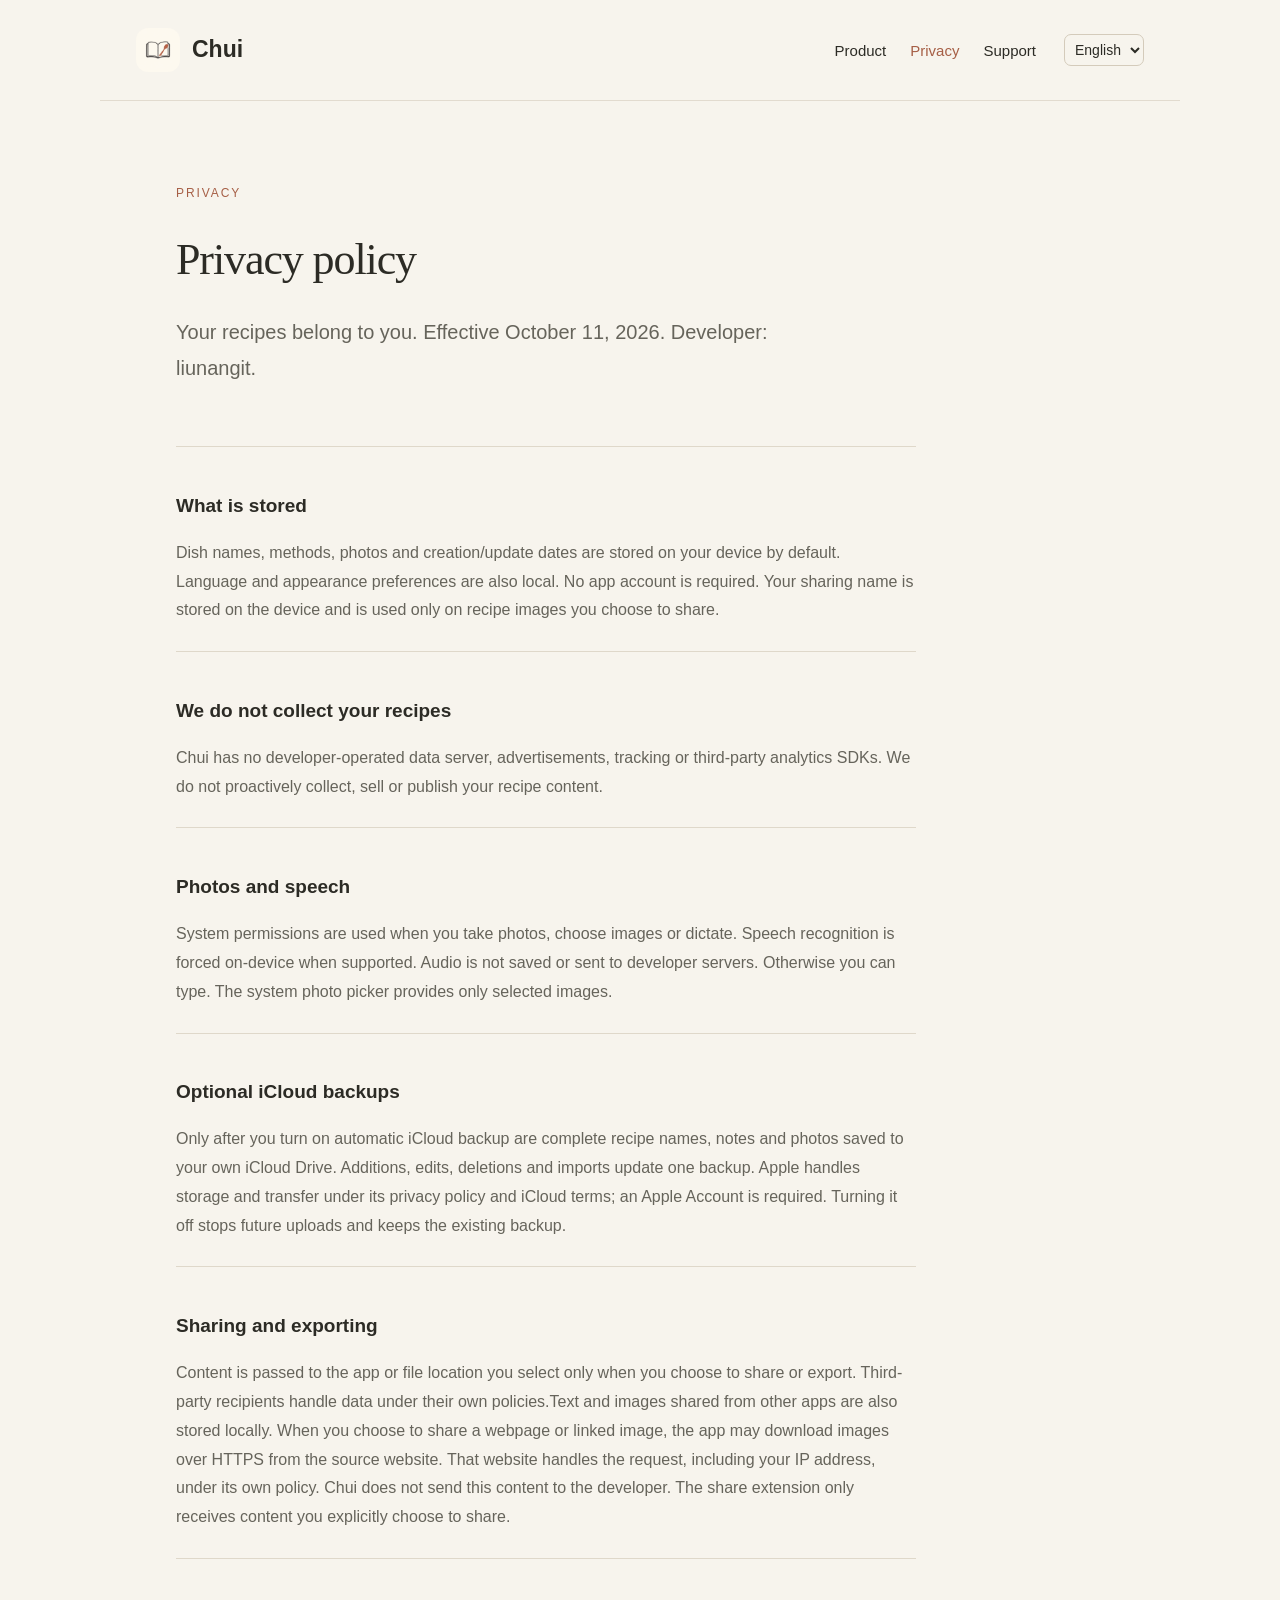
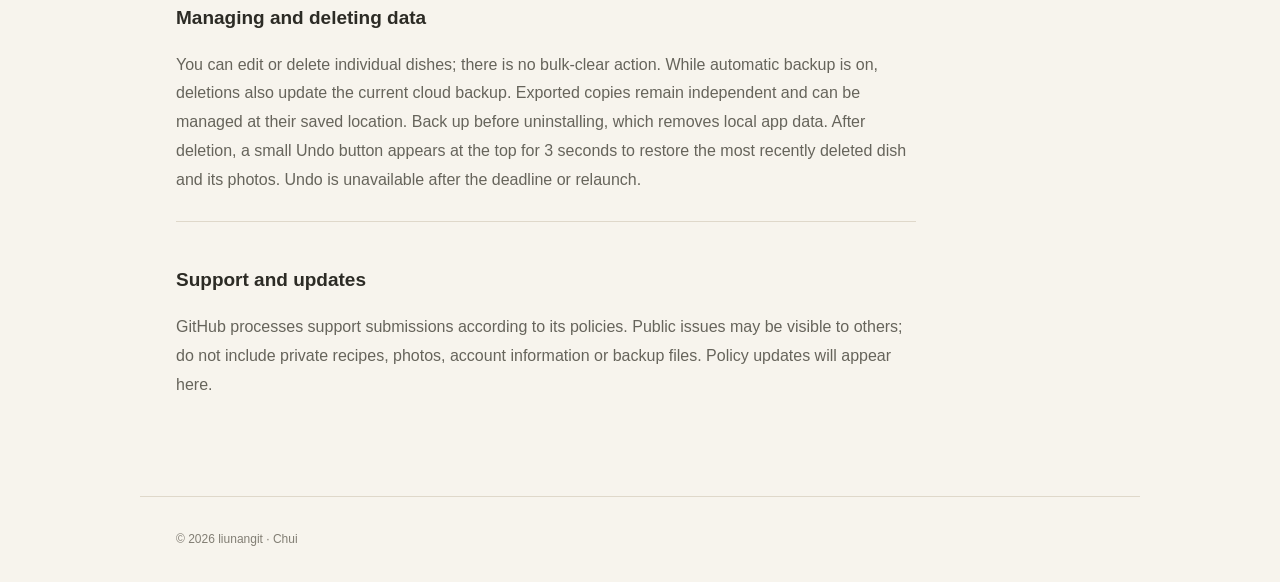
==== commit 8495c38e: "docs: explain the three-second deletion undo" ====
--- a/privacy.html
+++ b/privacy.html
@@ -1 +1 @@
-<!doctype html><html lang="zh-Hans"><head><meta charset="UTF-8"><meta name="viewport" content="width=device-width, initial-scale=1"><meta name="description" content="炊记 — 记录自己的菜品与做法。产品介绍、隐私政策与技术支持。"><title>隐私政策 · 炊记</title><link rel="icon" href="assets/icon.png"><link rel="stylesheet" href="assets/style.css"></head><body data-page="privacy"><header><a class="brand" href="index.html"><img src="assets/icon.png" width="44" height="44" alt=""><span id="brand">炊记</span></a><nav aria-label="页面导航"><a href="index.html">产品</a><a href="privacy.html">隐私</a><a href="support.html">支持</a></nav><select aria-label="语言 / Language / 言語"><option value="zh">中文</option><option value="en">English</option><option value="ja">日本語</option></select></header><main><div class="intro"><p class="eyebrow">PRIVACY</p><h1>隐私政策</h1><p class="lead">炊记尊重你的菜谱和生活记录。生效日期：2026 年 10 月 11 日。开发者：liunangit。</p><p class="meta"></p></div><section class="content"><article><h2>保存什么</h2><p>菜名、做法、照片和创建/更新日期默认保存在设备内。应用内的语言、外观偏好也保存在本机。无需注册应用账号。 分享署名也保存在本机，仅用于你主动分享的菜谱图片。</p></article><article><h2>开发者不收集你的菜谱</h2><p>炊记没有开发者运营的数据服务器，不加入广告、跟踪或第三方统计 SDK。我们不会主动收集、出售或公开你的菜谱内容。</p></article><article><h2>照片与语音权限</h2><p>仅在拍照、选图或语音输入时使用必要的系统接口。语音在支持设备上强制本机识别，原始录音不保存、不交给开发者服务器；不支持时使用文字输入。相册选择器仅交给应用你选中的照片。</p></article><article><h2>可选的 iCloud 备份</h2><p>只有你开启 iCloud 自动备份后，完整菜名、文字和照片才会自动写入自己的 iCloud Drive。新增、编辑、删除和导入会更新同一份备份。Apple 服务负责传输和保存，需 Apple 账户，并受 Apple 隐私政策与 iCloud 服务条款约束。关闭后停止后续上传，已有备份保留。</p></article><article><h2>分享与导出</h2><p>只有你选择分享或导出时，所选内容才会通过系统组件交给你选择的应用或文件位置。第三方接收应用的数据处理由其政策决定。从其他应用分享进来的文字和图片也保存在本机。当你主动分享网页或链接图片时，应用可能向原网页的图片地址发起 HTTPS 下载；该网站会按其政策处理请求，包括 IP 地址。炊记不向开发者发送这些内容。系统分享扩展仅接收你明确选择分享的内容。</p></article><article><h2>删除与管理</h2><p>可以编辑或删除单道菜，没有一键清空全部菜品。开启自动备份时，删除菜品也会更新云端当前备份。自行导出的副本独立保留，可在保存位置管理。卸载会移除本机数据，请先备份。</p></article><article><h2>支持与政策更新</h2><p>若你通过 GitHub Issues 联系开发者，你提交的内容会按 GitHub 的政策处理；公开问题可能被其他人看到。请不要提交私人菜谱、照片、账号或备份文件。政策变化会在本页更新。</p></article></section></main><footer>© 2026 liunangit · 炊记</footer><script src="assets/site.js"></script></body></html>+<!doctype html><html lang="zh-Hans"><head><meta charset="UTF-8"><meta name="viewport" content="width=device-width, initial-scale=1"><meta name="description" content="炊记 — 记录自己的菜品与做法。产品介绍、隐私政策与技术支持。"><title>隐私政策 · 炊记</title><link rel="icon" href="assets/icon.png"><link rel="stylesheet" href="assets/style.css"></head><body data-page="privacy"><header><a class="brand" href="index.html"><img src="assets/icon.png" width="44" height="44" alt=""><span id="brand">炊记</span></a><nav aria-label="页面导航"><a href="index.html">产品</a><a href="privacy.html">隐私</a><a href="support.html">支持</a></nav><select aria-label="语言 / Language / 言語"><option value="zh">中文</option><option value="en">English</option><option value="ja">日本語</option></select></header><main><div class="intro"><p class="eyebrow">PRIVACY</p><h1>隐私政策</h1><p class="lead">炊记尊重你的菜谱和生活记录。生效日期：2026 年 10 月 11 日。开发者：liunangit。</p><p class="meta"></p></div><section class="content"><article><h2>保存什么</h2><p>菜名、做法、照片和创建/更新日期默认保存在设备内。应用内的语言、外观偏好也保存在本机。无需注册应用账号。 分享署名也保存在本机，仅用于你主动分享的菜谱图片。</p></article><article><h2>开发者不收集你的菜谱</h2><p>炊记没有开发者运营的数据服务器，不加入广告、跟踪或第三方统计 SDK。我们不会主动收集、出售或公开你的菜谱内容。</p></article><article><h2>照片与语音权限</h2><p>仅在拍照、选图或语音输入时使用必要的系统接口。语音在支持设备上强制本机识别，原始录音不保存、不交给开发者服务器；不支持时使用文字输入。相册选择器仅交给应用你选中的照片。</p></article><article><h2>可选的 iCloud 备份</h2><p>只有你开启 iCloud 自动备份后，完整菜名、文字和照片才会自动写入自己的 iCloud Drive。新增、编辑、删除和导入会更新同一份备份。Apple 服务负责传输和保存，需 Apple 账户，并受 Apple 隐私政策与 iCloud 服务条款约束。关闭后停止后续上传，已有备份保留。</p></article><article><h2>分享与导出</h2><p>只有你选择分享或导出时，所选内容才会通过系统组件交给你选择的应用或文件位置。第三方接收应用的数据处理由其政策决定。从其他应用分享进来的文字和图片也保存在本机。当你主动分享网页或链接图片时，应用可能向原网页的图片地址发起 HTTPS 下载；该网站会按其政策处理请求，包括 IP 地址。炊记不向开发者发送这些内容。系统分享扩展仅接收你明确选择分享的内容。</p></article><article><h2>删除与管理</h2><p>可以编辑或删除单道菜，没有一键清空全部菜品。开启自动备份时，删除菜品也会更新云端当前备份。自行导出的副本独立保留，可在保存位置管理。卸载会移除本机数据，请先备份。 删除成功后，顶部提供3秒“撤回”，可恢复最近一次删除的菜品和照片；超时或重新打开应用后不可撤回。</p></article><article><h2>支持与政策更新</h2><p>若你通过 GitHub Issues 联系开发者，你提交的内容会按 GitHub 的政策处理；公开问题可能被其他人看到。请不要提交私人菜谱、照片、账号或备份文件。政策变化会在本页更新。</p></article></section></main><footer>© 2026 liunangit · 炊记</footer><script src="assets/site.js"></script></body></html>
